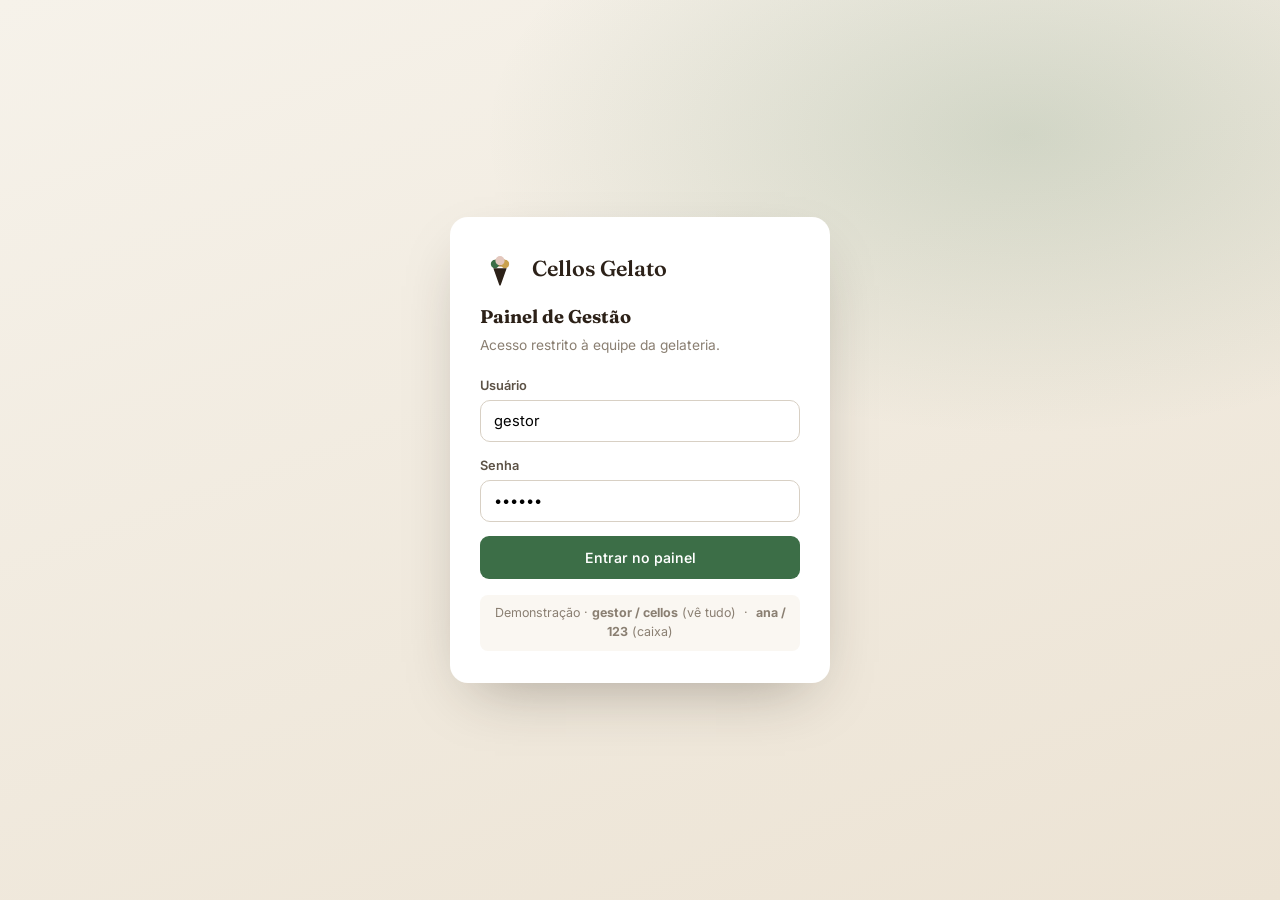
==== admin/index.html @ c376a6ec "Cellos Gelato — site institucional + painel de gestao Co-Authored-By: Claude Opus 4.8 <noreply@anthr" ====
<!DOCTYPE html>
<html lang="pt-BR">
<head>
<meta charset="UTF-8">
<meta name="viewport" content="width=device-width, initial-scale=1.0">
<title>Cellos Gelato — Painel de Gestão</title>
<link rel="preconnect" href="https://fonts.googleapis.com">
<link rel="preconnect" href="https://fonts.gstatic.com" crossorigin>
<link href="https://fonts.googleapis.com/css2?family=Fraunces:opsz,wght@9..144,500;9..144,600;9..144,650&family=Inter:wght@400;500;550;600;700&display=swap" rel="stylesheet">
<link rel="stylesheet" href="styles.css">
</head>
<body>

<!-- ===== Login (demonstração) ===== -->
<div class="login-screen" id="login">
  <div class="login-card">
    <div class="lc-brand">
      <svg class="logo-mark" width="40" height="40" viewBox="0 0 48 48" fill="none" xmlns="http://www.w3.org/2000/svg" aria-hidden="true">
        <path d="M14 21a10 10 0 0 1 20 0z" fill="#a9803f"/>
        <circle cx="18" cy="18" r="5" fill="#3c6e47"/><circle cx="30" cy="18" r="5" fill="#c9a14e"/>
        <circle cx="24" cy="14" r="5.5" fill="#e3c7bd"/>
        <path d="M16 23h16l-7 20a1 1 0 0 1-2 0z" fill="#2c2118"/>
      </svg>
      <span class="b-name">Cellos Gelato</span>
    </div>
    <h1>Painel de Gestão</h1>
    <p class="sub">Acesso restrito à equipe da gelateria.</p>
    <form id="login-form">
      <label for="lg-user">Usuário</label>
      <input id="lg-user" type="text" value="gestor" autocomplete="off">
      <label for="lg-pass">Senha</label>
      <input id="lg-pass" type="password" value="cellos">
      <div id="login-error" style="display:none;color:var(--danger);font-size:.82rem;margin:-6px 0 12px">Usuário ou senha inválidos.</div>
      <button class="btn btn-primary" type="submit">Entrar no painel</button>
    </form>
    <div class="login-hint">Demonstração · <strong>gestor / cellos</strong> (vê tudo) &nbsp;·&nbsp; <strong>ana / 123</strong> (caixa)</div>
  </div>
</div>

<!-- ===== App ===== -->
<div class="app" id="app" style="display:none">
  <aside class="sidebar">
    <div class="brand">
      <svg class="logo-mark" width="38" height="38" viewBox="0 0 48 48" fill="none" xmlns="http://www.w3.org/2000/svg" aria-hidden="true">
        <path d="M14 21a10 10 0 0 1 20 0z" fill="#a9803f"/>
        <circle cx="18" cy="18" r="5" fill="#3c6e47"/><circle cx="30" cy="18" r="5" fill="#c9a14e"/>
        <circle cx="24" cy="14" r="5.5" fill="#e3c7bd"/>
        <path d="M16 23h16l-7 20a1 1 0 0 1-2 0z" fill="#f4f1ec"/>
      </svg>
      <div>
        <div class="b-name">Cellos Gelato</div>
        <div class="b-sub">Gestão</div>
      </div>
    </div>
    <nav class="nav-list" id="nav-list"></nav>
    <div class="sidebar-foot">
      <a class="sf-link" id="reset-data">
        <svg width="16" height="16" viewBox="0 0 24 24" fill="none" stroke="currentColor" stroke-width="1.7" stroke-linecap="round" stroke-linejoin="round"><path d="M3 12a9 9 0 1 0 3-6.7L3 8"/><path d="M3 3v5h5"/></svg>
        Reiniciar dados demo
      </a>
      <a class="sf-link" href="../index.html">
        <svg width="16" height="16" viewBox="0 0 24 24" fill="none" stroke="currentColor" stroke-width="1.7" stroke-linecap="round" stroke-linejoin="round"><path d="M9 21H5a2 2 0 0 1-2-2V5a2 2 0 0 1 2-2h4M16 17l5-5-5-5M21 12H9"/></svg>
        Voltar ao site
      </a>
    </div>
  </aside>

  <div class="main">
    <header class="topbar">
      <div class="topbar-left">
        <button class="burger-btn" id="burger" aria-label="Menu">
          <svg width="24" height="24" viewBox="0 0 24 24" fill="none" stroke="currentColor" stroke-width="1.8" stroke-linecap="round"><path d="M3 6h18M3 12h18M3 18h18"/></svg>
        </button>
        <h2 id="topbar-title">Painel</h2>
      </div>
      <div class="topbar-right">
        <div class="user-chip">
          <span class="avatar">G</span>
          <span>Gestor</span>
        </div>
      </div>
    </header>
    <main class="content" id="content"></main>
  </div>
</div>

<!-- Núcleo -->
<script src="core.js"></script>
<!-- Módulos -->
<script src="modules/dashboard.js"></script>
<script src="modules/pdv.js"></script>
<script src="modules/estoque.js"></script>
<script src="modules/compras.js"></script>
<script src="modules/produtos.js"></script>
<script src="modules/receitas.js"></script>
<script src="modules/producao.js"></script>
<script src="modules/limpeza.js"></script>
<script src="modules/usuarios.js"></script>
<script src="modules/clientes.js"></script>
<script src="modules/caixa.js"></script>
<script src="modules/perdas.js"></script>
<script src="modules/relatorios.js"></script>

<script>
  // Boot
  Cellos.load();
  var loginForm = document.getElementById("login-form");
  var login = document.getElementById("login");
  var app = document.getElementById("app");

  function enter(usuario){
    // topbar: nome + papel
    var chip = document.querySelector(".user-chip");
    if(chip){
      var papel = usuario.papel === "gestor" ? "Gestor" : "Caixa";
      chip.querySelector(".avatar").textContent = (usuario.nome || "?").charAt(0).toUpperCase();
      chip.querySelector("span:last-child").textContent = usuario.nome + " · " + papel;
    }
    // o caixa não reinicia dados de demonstração
    var resetLink = document.getElementById("reset-data");
    if(resetLink) resetLink.style.display = usuario.papel === "gestor" ? "" : "none";

    login.style.display = "none";
    app.style.display = "flex";
    location.hash = "";
    if(!app.dataset.booted){
      Cellos.boot(document.getElementById("content"));
      app.dataset.booted = "1";
    } else {
      Cellos.boot(document.getElementById("content"));
    }
  }

  loginForm.addEventListener("submit", function(e){
    e.preventDefault();
    var u = document.getElementById("lg-user").value;
    var s = document.getElementById("lg-pass").value;
    var usuario = Cellos.login(u, s);
    if(usuario){
      document.getElementById("login-error").style.display = "none";
      enter(usuario);
    } else {
      document.getElementById("login-error").style.display = "block";
    }
  });

  document.getElementById("burger").addEventListener("click", function(){
    document.body.classList.toggle("nav-open");
  });
  document.getElementById("reset-data").addEventListener("click", function(){
    Cellos.ui.confirm("Restaurar todos os dados de demonstração? As alterações feitas serão perdidas.", {title:"Reiniciar dados", danger:true, okLabel:"Reiniciar"}).then(function(ok){
      if(ok){ Cellos.reset(); Cellos.ui.toast("Dados de demonstração restaurados.","ok"); Cellos.render(location.hash.slice(1)||"dashboard"); }
    });
  });
</script>
</body>
</html>
---- admin/styles.css ----
/* ============================================================
   Cellos Gelato — Painel de Gestão · Design System
   ============================================================ */
:root{
  --bg:#f4f1ec;
  --surface:#ffffff;
  --surface-2:#faf7f2;
  --line:#e7e1d8;
  --line-strong:#d8d0c4;
  --ink:#2c2118;
  --ink-2:#5c5246;
  --muted:#8a7f72;
  --accent:#3c6e47;          /* verde pistache escuro */
  --accent-soft:#cfe0d2;
  --accent-2:#a9803f;        /* caramelo */
  --espresso:#2c2118;
  --danger:#b4452f;
  --danger-soft:#f3ddd6;
  --warn:#b9852a;
  --warn-soft:#f6ead0;
  --ok:#3c6e47;
  --ok-soft:#d7e7da;
  --info:#3a5a78;
  --info-soft:#d9e4ee;
  --radius:14px;
  --radius-sm:9px;
  --shadow-sm:0 1px 2px rgba(44,33,24,.06), 0 1px 3px rgba(44,33,24,.05);
  --shadow:0 6px 24px -12px rgba(44,33,24,.28);
  --shadow-lg:0 24px 60px -24px rgba(44,33,24,.38);
  --sidebar-w:248px;
  --font:'Inter',-apple-system,BlinkMacSystemFont,'Segoe UI',Roboto,sans-serif;
  --serif:'Fraunces','Playfair Display',Georgia,serif;
}
*{box-sizing:border-box;margin:0;padding:0}
html,body{height:100%}
body{
  font-family:var(--font);
  background:var(--bg);
  color:var(--ink);
  font-size:14.5px;
  line-height:1.5;
  -webkit-font-smoothing:antialiased;
}
a{color:inherit;text-decoration:none}
button{font-family:inherit}
::-webkit-scrollbar{width:10px;height:10px}
::-webkit-scrollbar-thumb{background:var(--line-strong);border-radius:10px;border:2px solid var(--bg)}

/* ---------- Layout ---------- */
.app{display:flex;min-height:100vh}
.sidebar{
  width:var(--sidebar-w);flex:none;background:var(--espresso);color:#e9e2d6;
  display:flex;flex-direction:column;position:fixed;top:0;bottom:0;left:0;z-index:40;
  transition:transform .3s ease;
}
.brand{
  display:flex;align-items:center;gap:11px;padding:20px 20px 18px;border-bottom:1px solid rgba(255,255,255,.08);
}
.brand .logo-mark{width:38px;height:38px;flex:none}
.brand .b-name{font-family:var(--serif);font-weight:600;font-size:1.2rem;line-height:1;color:#fff}
.brand .b-sub{font-size:.6rem;letter-spacing:.26em;text-transform:uppercase;color:#b9a98f;margin-top:3px}
.nav-list{display:flex;flex-direction:column;gap:2px;padding:14px 12px;overflow-y:auto;flex:1}
.nav-item{
  display:flex;align-items:center;gap:12px;padding:10px 13px;border-radius:10px;
  color:#cdc4b4;font-weight:500;font-size:.92rem;cursor:pointer;transition:background .18s,color .18s;
}
.nav-item .nav-ic{display:flex;opacity:.85}
.nav-item:hover{background:rgba(255,255,255,.06);color:#fff}
.nav-item.active{background:var(--accent);color:#fff}
.nav-item.active .nav-ic{opacity:1}
.sidebar-foot{padding:14px;border-top:1px solid rgba(255,255,255,.08);display:flex;flex-direction:column;gap:8px}
.sidebar-foot .sf-link{display:flex;align-items:center;gap:9px;font-size:.82rem;color:#b9a98f;padding:7px 10px;border-radius:8px;cursor:pointer}
.sidebar-foot .sf-link:hover{background:rgba(255,255,255,.06);color:#fff}

.main{flex:1;margin-left:var(--sidebar-w);display:flex;flex-direction:column;min-width:0}
.topbar{
  height:60px;background:var(--surface);border-bottom:1px solid var(--line);
  display:flex;align-items:center;justify-content:space-between;padding:0 26px;position:sticky;top:0;z-index:30;
}
.topbar-left{display:flex;align-items:center;gap:14px}
.topbar h2{font-size:1.05rem;font-weight:600}
.burger-btn{display:none;background:none;border:none;cursor:pointer;color:var(--ink);padding:4px}
.topbar-right{display:flex;align-items:center;gap:14px}
.user-chip{display:flex;align-items:center;gap:9px;font-size:.85rem;color:var(--ink-2)}
.user-chip .avatar{width:32px;height:32px;border-radius:50%;background:var(--accent);color:#fff;display:grid;place-items:center;font-weight:600;font-size:.8rem}
.content{padding:26px;max-width:1240px;width:100%;margin:0 auto;flex:1}

/* ---------- Cabeçalho de página ---------- */
.page-head{display:flex;align-items:flex-end;justify-content:space-between;gap:16px;margin-bottom:22px;flex-wrap:wrap}
.page-title{font-size:1.5rem;font-weight:650;font-family:var(--serif);letter-spacing:-.01em}
.page-sub{color:var(--muted);font-size:.9rem;margin-top:3px}
.page-actions{display:flex;gap:10px;flex-wrap:wrap}

/* ---------- Botões ---------- */
.btn{
  display:inline-flex;align-items:center;gap:7px;padding:9px 16px;border-radius:9px;font-size:.88rem;font-weight:550;
  cursor:pointer;border:1px solid transparent;transition:filter .15s,background .15s,box-shadow .15s,transform .1s;white-space:nowrap;
}
.btn:active{transform:translateY(1px)}
.btn svg{flex:none}
.btn-primary{background:var(--accent);color:#fff}
.btn-primary:hover{filter:brightness(1.07)}
.btn-secondary{background:var(--espresso);color:#fff}
.btn-secondary:hover{filter:brightness(1.15)}
.btn-ghost{background:transparent;color:var(--ink-2);border-color:var(--line-strong)}
.btn-ghost:hover{background:var(--surface-2);border-color:var(--muted)}
.btn-danger{background:var(--danger);color:#fff}
.btn-danger:hover{filter:brightness(1.07)}
.btn-soft{background:var(--accent-soft);color:var(--accent)}
.btn-soft:hover{filter:brightness(.97)}
.btn-sm{padding:6px 11px;font-size:.8rem}
.icon-btn{
  width:32px;height:32px;border-radius:8px;border:1px solid var(--line);background:var(--surface);
  display:grid;place-items:center;cursor:pointer;color:var(--ink-2);transition:.15s;
}
.icon-btn:hover{background:var(--surface-2);color:var(--ink);border-color:var(--line-strong)}

/* ---------- Cards ---------- */
.card{background:var(--surface);border:1px solid var(--line);border-radius:var(--radius);box-shadow:var(--shadow-sm)}
.card-head{display:flex;align-items:center;justify-content:space-between;gap:12px;padding:16px 18px;border-bottom:1px solid var(--line)}
.card-title{font-size:.98rem;font-weight:600}
.card-body{padding:18px}
.card-body.flush{padding:0}

.grid{display:grid;gap:16px}
.grid-2{grid-template-columns:repeat(2,1fr)}
.grid-3{grid-template-columns:repeat(3,1fr)}
.grid-4{grid-template-columns:repeat(4,1fr)}
.col-span-2{grid-column:span 2}

/* ---------- KPIs ---------- */
.kpi{background:var(--surface);border:1px solid var(--line);border-radius:var(--radius);padding:16px 17px;box-shadow:var(--shadow-sm);position:relative;overflow:hidden}
.kpi-top{display:flex;align-items:center;justify-content:space-between;gap:8px}
.kpi-label{font-size:.78rem;color:var(--muted);font-weight:500;text-transform:uppercase;letter-spacing:.04em}
.kpi-ic{color:var(--accent);display:flex}
.kpi-value{font-size:1.7rem;font-weight:680;font-family:var(--serif);margin-top:8px;letter-spacing:-.01em}
.kpi-delta{font-size:.78rem;font-weight:600;margin-top:4px;display:inline-flex;align-items:center;gap:3px}
.kpi-delta.up{color:var(--ok)}
.kpi-delta.down{color:var(--danger)}
.kpi-foot{font-size:.76rem;color:var(--muted);margin-top:4px}
.kpi-accent::before,.kpi-success::before,.kpi-warn::before,.kpi-danger::before,.kpi-info::before{
  content:"";position:absolute;left:0;top:0;bottom:0;width:4px;
}
.kpi-accent::before{background:var(--accent)}
.kpi-success::before{background:var(--ok)}
.kpi-warn::before{background:var(--warn)}
.kpi-danger::before{background:var(--danger)}
.kpi-info::before{background:var(--info)}

/* ---------- Badges ---------- */
.badge{display:inline-flex;align-items:center;gap:5px;padding:3px 9px;border-radius:20px;font-size:.74rem;font-weight:600;line-height:1.4;white-space:nowrap}
.badge-neutral{background:var(--surface-2);color:var(--ink-2);border:1px solid var(--line)}
.badge-ok{background:var(--ok-soft);color:var(--ok)}
.badge-warn{background:var(--warn-soft);color:var(--warn)}
.badge-danger{background:var(--danger-soft);color:var(--danger)}
.badge-info{background:var(--info-soft);color:var(--info)}
.badge-accent{background:var(--accent-soft);color:var(--accent)}

/* ---------- Tabelas ---------- */
.table-wrap{overflow-x:auto}
.data-table{width:100%;border-collapse:collapse;font-size:.875rem}
.data-table th{
  text-align:left;font-weight:600;font-size:.74rem;text-transform:uppercase;letter-spacing:.04em;color:var(--muted);
  padding:11px 14px;border-bottom:1px solid var(--line);background:var(--surface-2);position:sticky;top:0;
}
.data-table td{padding:11px 14px;border-bottom:1px solid var(--line);vertical-align:middle}
.data-table.dense td,.data-table.dense th{padding:8px 12px}
.data-table tbody tr:last-child td{border-bottom:none}
.data-table tbody tr:hover{background:var(--surface-2)}
.ta-right{text-align:right}
.ta-center{text-align:center}
.td-empty,.td-actions{color:var(--muted)}
.td-actions{display:flex;gap:6px;justify-content:flex-end}
.td-empty{text-align:center;padding:26px!important;font-style:italic}
.cell-strong{font-weight:600;color:var(--ink)}
.cell-muted{color:var(--muted);font-size:.82rem}

/* ---------- Formulários ---------- */
.form-grid{display:grid;grid-template-columns:1fr 1fr;gap:14px}
.form-field{display:flex;flex-direction:column;gap:6px}
.form-field.full{grid-column:1 / -1}
.form-field label{font-size:.8rem;font-weight:600;color:var(--ink-2)}
.form-field input,.form-field select,.form-field textarea{
  width:100%;padding:9px 11px;border:1px solid var(--line-strong);border-radius:9px;font-family:inherit;font-size:.9rem;
  background:var(--surface);color:var(--ink);transition:border-color .15s,box-shadow .15s;
}
.form-field input:focus,.form-field select:focus,.form-field textarea:focus{
  outline:none;border-color:var(--accent);box-shadow:0 0 0 3px var(--accent-soft);
}
.form-field textarea{resize:vertical}
.form-check{flex-direction:row;align-items:center;gap:9px}
.form-check input{width:auto}
.field-help{font-size:.74rem;color:var(--muted)}
.input-prefix{display:flex;align-items:stretch;border:1px solid var(--line-strong);border-radius:9px;overflow:hidden}
.input-prefix:focus-within{border-color:var(--accent);box-shadow:0 0 0 3px var(--accent-soft)}
.input-prefix span{display:flex;align-items:center;padding:0 11px;background:var(--surface-2);color:var(--muted);font-size:.85rem;border-right:1px solid var(--line)}
.input-prefix input{border:none!important;border-radius:0!important;box-shadow:none!important}

.filters{display:flex;gap:10px;flex-wrap:wrap;align-items:center;margin-bottom:18px}
.filters .search-box{display:flex;align-items:center;gap:8px;background:var(--surface);border:1px solid var(--line-strong);border-radius:9px;padding:7px 12px;min-width:220px}
.filters .search-box input{border:none;outline:none;background:none;font-family:inherit;font-size:.88rem;width:100%;color:var(--ink)}
.filters .search-box svg{color:var(--muted);flex:none}
.filters select{padding:8px 11px;border:1px solid var(--line-strong);border-radius:9px;background:var(--surface);font-family:inherit;font-size:.86rem;color:var(--ink)}
.chips{display:flex;gap:7px;flex-wrap:wrap}
.chip{padding:6px 13px;border-radius:20px;border:1px solid var(--line-strong);background:var(--surface);font-size:.83rem;cursor:pointer;color:var(--ink-2);transition:.15s}
.chip:hover{border-color:var(--muted)}
.chip.active{background:var(--accent);color:#fff;border-color:var(--accent)}

/* ---------- Modal ---------- */
.modal-overlay{position:fixed;inset:0;background:rgba(38,28,20,.42);backdrop-filter:blur(2px);display:grid;place-items:center;z-index:100;opacity:0;transition:opacity .2s;padding:20px}
.modal-overlay.show{opacity:1}
.modal{background:var(--surface);border-radius:16px;box-shadow:var(--shadow-lg);width:100%;max-height:90vh;display:flex;flex-direction:column;transform:translateY(10px) scale(.99);transition:transform .2s}
.modal-overlay.show .modal{transform:none}
.modal-sm{max-width:420px}
.modal-md{max-width:600px}
.modal-lg{max-width:860px}
.modal-xl{max-width:1080px}
.modal-head{display:flex;align-items:center;justify-content:space-between;padding:18px 20px;border-bottom:1px solid var(--line)}
.modal-head h3{font-size:1.1rem;font-weight:600;font-family:var(--serif)}
.modal-body{padding:20px;overflow-y:auto}
.modal-foot{display:flex;justify-content:flex-end;gap:10px;padding:16px 20px;border-top:1px solid var(--line);background:var(--surface-2);border-radius:0 0 16px 16px}

/* ---------- Toast ---------- */
#toast-host{position:fixed;bottom:22px;left:50%;transform:translateX(-50%);z-index:200;display:flex;flex-direction:column;gap:8px;align-items:center}
.toast{padding:11px 20px;border-radius:24px;font-size:.86rem;font-weight:500;color:#fff;box-shadow:var(--shadow);opacity:0;transform:translateY(14px);transition:.3s}
.toast.show{opacity:1;transform:none}
.toast-ok{background:var(--accent)}
.toast-warn{background:var(--warn)}
.toast-danger{background:var(--danger)}
.toast-info{background:var(--info)}

/* ---------- Gráficos ---------- */
.chart{width:100%;height:auto;overflow:visible}
.chart-axis{font-size:9px;fill:var(--muted);font-family:var(--font)}
.donut-center{font-size:18px;font-weight:700;fill:var(--ink);font-family:var(--serif)}
.legend{display:flex;flex-wrap:wrap;gap:12px;margin-top:12px}
.legend-item{display:flex;align-items:center;gap:6px;font-size:.8rem;color:var(--ink-2)}
.legend-dot{width:10px;height:10px;border-radius:3px;flex:none}

/* ---------- utilidades ---------- */
.muted{color:var(--muted)}
.small{font-size:.8rem}
.mt-0{margin-top:0}.mt-1{margin-top:8px}.mt-2{margin-top:16px}.mt-3{margin-top:24px}
.mb-2{margin-bottom:16px}
.flex{display:flex}.between{justify-content:space-between}.items-center{align-items:center}.gap{gap:12px}.wrap{flex-wrap:wrap}
.stack{display:flex;flex-direction:column;gap:12px}
.text-ok{color:var(--ok)}.text-danger{color:var(--danger)}.text-warn{color:var(--warn)}.text-accent{color:var(--accent)}
.empty-state{text-align:center;color:var(--muted);padding:40px 20px;font-style:italic}
.divider{height:1px;background:var(--line);margin:14px 0}
.bar-line{height:7px;border-radius:5px;background:var(--line);overflow:hidden}
.bar-line > span{display:block;height:100%;border-radius:5px;background:var(--accent)}
.list-row{display:flex;align-items:center;justify-content:space-between;gap:12px;padding:10px 0;border-bottom:1px solid var(--line)}
.list-row:last-child{border-bottom:none}

/* ---------- Login ---------- */
.login-screen{position:fixed;inset:0;z-index:300;display:grid;place-items:center;
  background:radial-gradient(900px 500px at 80% 15%,rgba(60,110,71,.18),transparent 60%),linear-gradient(160deg,#f6f2ea,#ece3d4)}
.login-card{width:100%;max-width:380px;background:var(--surface);border-radius:18px;box-shadow:var(--shadow-lg);padding:32px 30px}
.login-card .lc-brand{display:flex;align-items:center;gap:12px;margin-bottom:8px}
.login-card .lc-brand .b-name{font-family:var(--serif);font-weight:600;font-size:1.35rem;color:var(--espresso)}
.login-card h1{font-size:1.15rem;margin:14px 0 4px;font-family:var(--serif)}
.login-card p.sub{color:var(--muted);font-size:.86rem;margin-bottom:20px}
.login-card label{font-size:.8rem;font-weight:600;color:var(--ink-2);display:block;margin-bottom:5px}
.login-card input{width:100%;padding:11px 13px;border:1px solid var(--line-strong);border-radius:10px;font-family:inherit;font-size:.92rem;margin-bottom:14px}
.login-card input:focus{outline:none;border-color:var(--accent);box-shadow:0 0 0 3px var(--accent-soft)}
.login-card .btn{width:100%;justify-content:center;padding:12px}
.login-hint{margin-top:16px;font-size:.78rem;color:var(--muted);text-align:center;background:var(--surface-2);padding:9px;border-radius:8px}

/* ---------- PDV / Caixa ---------- */
.pdv-layout{display:grid;grid-template-columns:1fr 384px;gap:18px;align-items:start}
.pdv-cat{margin-bottom:18px}
.pdv-cat h4{font-size:.78rem;text-transform:uppercase;letter-spacing:.06em;color:var(--muted);margin-bottom:10px;font-weight:600}
.prod-grid{display:grid;grid-template-columns:repeat(auto-fill,minmax(148px,1fr));gap:10px}
.prod-btn{border:1px solid var(--line);background:var(--surface);border-radius:12px;padding:13px 14px;cursor:pointer;text-align:left;transition:.15s;display:flex;flex-direction:column;gap:5px}
.prod-btn:hover{border-color:var(--accent);box-shadow:var(--shadow-sm);transform:translateY(-2px)}
.prod-btn .pn{font-weight:600;font-size:.86rem;color:var(--ink);line-height:1.25}
.prod-btn .pp{font-weight:600;color:var(--accent);font-size:.92rem}
.prod-btn .pmeta{font-size:.7rem;color:var(--muted)}
.cart{position:sticky;top:78px;background:var(--surface);border:1px solid var(--line);border-radius:16px;box-shadow:var(--shadow-sm);display:flex;flex-direction:column;max-height:calc(100vh - 96px)}
.cart-head{padding:15px 16px;border-bottom:1px solid var(--line)}
.cart-head h3{font-size:1rem;font-family:var(--serif)}
.cart-lines{padding:8px 16px;overflow-y:auto;flex:1;min-height:90px}
.cart-line{display:flex;align-items:flex-start;gap:10px;padding:10px 0;border-bottom:1px solid var(--line)}
.cart-line:last-child{border-bottom:none}
.cart-line .cl-info{flex:1;min-width:0}
.cart-line .cl-name{font-weight:600;font-size:.84rem}
.cart-line .cl-sab{font-size:.74rem;color:var(--accent);margin-top:1px}
.cart-line .cl-price{font-size:.74rem;color:var(--muted);margin-top:2px}
.cart-line .cl-right{display:flex;flex-direction:column;align-items:flex-end;gap:6px}
.qty-ctl{display:flex;align-items:center;gap:6px}
.qty-ctl button{width:24px;height:24px;border-radius:6px;border:1px solid var(--line-strong);background:var(--surface);cursor:pointer;font-size:1rem;line-height:1;color:var(--ink-2);display:grid;place-items:center}
.qty-ctl button:hover{background:var(--surface-2)}
.qty-ctl span{min-width:18px;text-align:center;font-weight:600;font-size:.86rem}
.cart-empty{padding:30px 16px;text-align:center;color:var(--muted);font-style:italic;font-size:.86rem}
.cart-foot{padding:14px 16px;border-top:1px solid var(--line);background:var(--surface-2);border-radius:0 0 16px 16px}
.cart-total{display:flex;justify-content:space-between;align-items:baseline;margin-bottom:12px}
.cart-total .ct-lbl{font-size:.82rem;color:var(--muted)}
.cart-total .ct-val{font-size:1.6rem;font-weight:680;font-family:var(--serif)}
.pay-chips{display:grid;grid-template-columns:repeat(4,1fr);gap:6px;margin-bottom:12px}
.pay-chips .pc{padding:8px 4px;border-radius:8px;border:1px solid var(--line-strong);background:var(--surface);cursor:pointer;font-size:.78rem;text-align:center;font-weight:500;color:var(--ink-2)}
.pay-chips .pc.active{background:var(--accent);color:#fff;border-color:var(--accent)}
.cash-calc{background:var(--surface);border:1px solid var(--line);border-radius:10px;padding:12px;margin-bottom:12px}
.cash-calc .cc-row{display:flex;justify-content:space-between;align-items:center;margin-bottom:8px;font-size:.84rem}
.cash-calc input{width:120px;padding:7px 9px;border:1px solid var(--line-strong);border-radius:8px;text-align:right;font-family:inherit;font-size:.95rem;font-weight:600}
.cash-calc input:focus{outline:none;border-color:var(--accent);box-shadow:0 0 0 3px var(--accent-soft)}
.cash-quick{display:flex;gap:6px;flex-wrap:wrap;margin:6px 0 8px}
.cash-quick button{flex:1;padding:6px;border-radius:7px;border:1px solid var(--line-strong);background:var(--surface);cursor:pointer;font-size:.78rem;font-weight:500}
.cash-quick button:hover{background:var(--surface-2)}
.troco-line{display:flex;justify-content:space-between;align-items:baseline;font-weight:700;font-size:1.05rem;padding-top:6px;border-top:1px dashed var(--line-strong)}
.troco-line.neg{color:var(--danger)}
.troco-line.ok{color:var(--accent)}
.cart-cliente-wrap{margin-top:10px}
.cli-chip{background:var(--accent-soft);border-radius:10px;padding:9px 11px;display:flex;flex-direction:column;gap:2px;position:relative}
.cli-chip .icon-btn{position:absolute;top:6px;right:6px;width:24px;height:24px;background:transparent;border:none}
.cl-add{font-size:.72rem;color:var(--accent);cursor:pointer;margin-top:2px;display:inline-flex;align-items:center;gap:3px}
.cl-add:hover{text-decoration:underline}
.cl-adic{font-size:.74rem;color:var(--accent-2);margin-top:1px}
.prod-btn.prod-esgotado{opacity:.45;cursor:not-allowed}
.prod-btn .pstatus{font-size:.66rem;font-weight:700;text-transform:uppercase;letter-spacing:.04em;margin-top:2px}
.prod-btn .pstatus.acabando{color:var(--warn)}
.prod-btn .pstatus.esgotado{color:var(--danger)}
.scoop-slots{display:flex;flex-direction:column;gap:10px}
.scoop-slot{display:flex;align-items:center;gap:10px}
.scoop-slot label{min-width:64px;font-size:.82rem;color:var(--ink-2);font-weight:600}
.scoop-slot select{flex:1;padding:9px 11px;border:1px solid var(--line-strong);border-radius:9px;font-family:inherit;font-size:.9rem}
.flavor-cost{margin-top:14px;padding:12px;background:var(--surface-2);border-radius:10px;display:flex;justify-content:space-between;font-size:.86rem}
.flavor-cost b{font-family:var(--serif)}

/* ---------- Editor de ingredientes (receitas) ---------- */
.ingr-row{display:flex;align-items:center;gap:8px;flex-wrap:wrap;padding:8px 10px;border:1px solid var(--line);border-radius:9px;background:var(--surface-2)}
.ingr-row .ingr-fonte{width:118px;flex:none}
.ingr-campos{display:flex;align-items:center;gap:6px;flex-wrap:wrap;flex:1;min-width:0}
.ingr-campos select,.ingr-campos input{padding:7px 8px;border:1px solid var(--line-strong);border-radius:7px;font-family:inherit;font-size:.84rem;background:var(--surface)}
.ingr-campos select:focus,.ingr-campos input:focus{outline:none;border-color:var(--accent);box-shadow:0 0 0 2px var(--accent-soft)}
.ingr-custo{min-width:78px;text-align:right;font-size:.86rem;color:var(--ink)}
.ingr-preco{min-width:96px;font-size:.78rem}
.ingr-total{display:flex;justify-content:space-between;align-items:center;margin-top:12px;padding:11px 14px;background:var(--accent-soft);border-radius:10px;font-size:.9rem;font-weight:500;color:var(--accent)}
.ingr-total b{font-family:var(--serif);font-size:1.15rem;color:var(--accent)}
.cost-breakdown{display:grid;grid-template-columns:repeat(3,1fr);gap:10px;margin-top:6px}
.cost-breakdown .cb{background:var(--surface-2);border:1px solid var(--line);border-radius:10px;padding:12px;text-align:center}
.cost-breakdown .cb .cb-lbl{font-size:.72rem;color:var(--muted);text-transform:uppercase;letter-spacing:.04em}
.cost-breakdown .cb .cb-val{font-family:var(--serif);font-weight:600;font-size:1.1rem;color:var(--ink);margin-top:3px}

/* ---------- Responsivo ---------- */
@media(max-width:900px){
  .sidebar{transform:translateX(-100%)}
  body.nav-open .sidebar{transform:none}
  .main{margin-left:0}
  .burger-btn{display:block}
  .grid-4{grid-template-columns:repeat(2,1fr)}
  .grid-3{grid-template-columns:1fr}
  .grid-2{grid-template-columns:1fr}
  .col-span-2{grid-column:auto}
  .form-grid{grid-template-columns:1fr}
  .pdv-layout{grid-template-columns:1fr}
  .cart{position:static;max-height:none}
  .content{padding:18px}
  body.nav-open::after{content:"";position:fixed;inset:0;background:rgba(0,0,0,.35);z-index:35}
}
@media(max-width:560px){
  .grid-4{grid-template-columns:1fr}
  .page-head{flex-direction:column;align-items:flex-start}
}
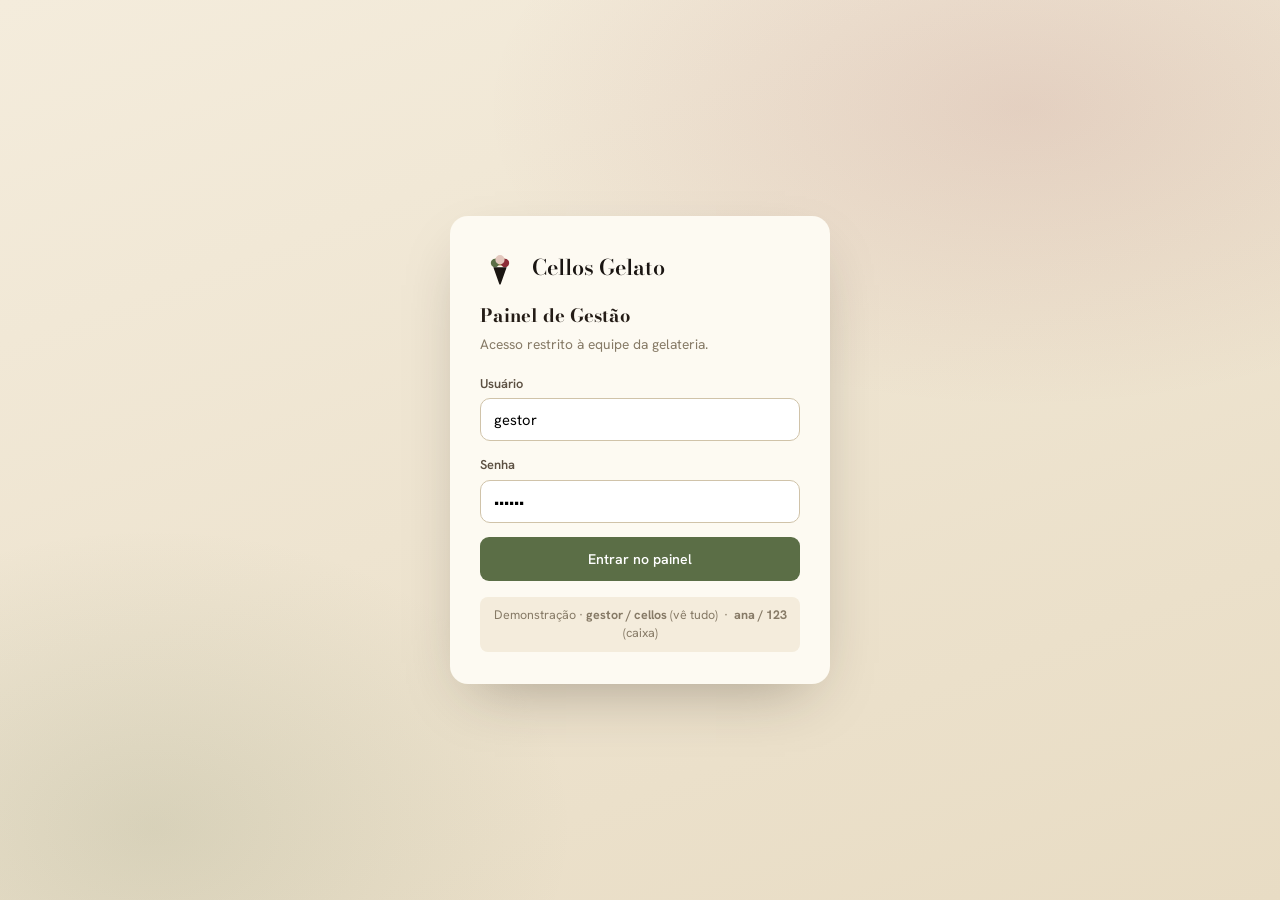
==== commit 16a0e651: "Redesign editorial: nova identidade visual (landing + painel) - Paleta nero/amarena/pistacchio/otton" ====
--- a/admin/index.html
+++ b/admin/index.html
@@ -6,7 +6,7 @@
 <title>Cellos Gelato — Painel de Gestão</title>
 <link rel="preconnect" href="https://fonts.googleapis.com">
 <link rel="preconnect" href="https://fonts.gstatic.com" crossorigin>
-<link href="https://fonts.googleapis.com/css2?family=Fraunces:opsz,wght@9..144,500;9..144,600;9..144,650&family=Inter:wght@400;500;550;600;700&display=swap" rel="stylesheet">
+<link href="https://fonts.googleapis.com/css2?family=Bodoni+Moda:opsz,wght@6..96,500;6..96,600;6..96,700&family=Hanken+Grotesk:wght@300;400;500;600;700&family=Spline+Sans+Mono:wght@400;500;600&display=swap" rel="stylesheet">
 <link rel="stylesheet" href="styles.css">
 </head>
 <body>
@@ -16,10 +16,10 @@
   <div class="login-card">
     <div class="lc-brand">
       <svg class="logo-mark" width="40" height="40" viewBox="0 0 48 48" fill="none" xmlns="http://www.w3.org/2000/svg" aria-hidden="true">
-        <path d="M14 21a10 10 0 0 1 20 0z" fill="#a9803f"/>
-        <circle cx="18" cy="18" r="5" fill="#3c6e47"/><circle cx="30" cy="18" r="5" fill="#c9a14e"/>
+        <path d="M14 21a10 10 0 0 1 20 0z" fill="#a6824a"/>
+        <circle cx="18" cy="18" r="5" fill="#5b6e46"/><circle cx="30" cy="18" r="5" fill="#8c2d38"/>
         <circle cx="24" cy="14" r="5.5" fill="#e3c7bd"/>
-        <path d="M16 23h16l-7 20a1 1 0 0 1-2 0z" fill="#2c2118"/>
+        <path d="M16 23h16l-7 20a1 1 0 0 1-2 0z" fill="#1a1512"/>
       </svg>
       <span class="b-name">Cellos Gelato</span>
     </div>
@@ -42,8 +42,8 @@
   <aside class="sidebar">
     <div class="brand">
       <svg class="logo-mark" width="38" height="38" viewBox="0 0 48 48" fill="none" xmlns="http://www.w3.org/2000/svg" aria-hidden="true">
-        <path d="M14 21a10 10 0 0 1 20 0z" fill="#a9803f"/>
-        <circle cx="18" cy="18" r="5" fill="#3c6e47"/><circle cx="30" cy="18" r="5" fill="#c9a14e"/>
+        <path d="M14 21a10 10 0 0 1 20 0z" fill="#a6824a"/>
+        <circle cx="18" cy="18" r="5" fill="#5b6e46"/><circle cx="30" cy="18" r="5" fill="#8c2d38"/>
         <circle cx="24" cy="14" r="5.5" fill="#e3c7bd"/>
         <path d="M16 23h16l-7 20a1 1 0 0 1-2 0z" fill="#f4f1ec"/>
       </svg>
--- a/admin/styles.css
+++ b/admin/styles.css
@@ -2,34 +2,35 @@
    Cellos Gelato — Painel de Gestão · Design System
    ============================================================ */
 :root{
-  --bg:#f4f1ec;
-  --surface:#ffffff;
-  --surface-2:#faf7f2;
-  --line:#e7e1d8;
-  --line-strong:#d8d0c4;
-  --ink:#2c2118;
-  --ink-2:#5c5246;
-  --muted:#8a7f72;
-  --accent:#3c6e47;          /* verde pistache escuro */
-  --accent-soft:#cfe0d2;
-  --accent-2:#a9803f;        /* caramelo */
-  --espresso:#2c2118;
-  --danger:#b4452f;
-  --danger-soft:#f3ddd6;
-  --warn:#b9852a;
-  --warn-soft:#f6ead0;
-  --ok:#3c6e47;
-  --ok-soft:#d7e7da;
+  --bg:#efe7d6;              /* panna */
+  --surface:#fdfaf2;         /* crema / cartão */
+  --surface-2:#f4ecdc;
+  --line:#e2d8c5;
+  --line-strong:#d0c3a9;
+  --ink:#241c16;
+  --ink-2:#5c5042;
+  --muted:#867a66;
+  --accent:#5b6e46;          /* pistacchio maduro */
+  --accent-soft:#d8e0cb;
+  --accent-2:#a6824a;        /* ottone / latão */
+  --espresso:#1a1512;        /* nero — sidebar */
+  --danger:#8c2d38;          /* amarena */
+  --danger-soft:#f1dcde;
+  --warn:#a6824a;
+  --warn-soft:#f0e4cd;
+  --ok:#5b6e46;
+  --ok-soft:#dbe4cd;
   --info:#3a5a78;
   --info-soft:#d9e4ee;
+  --mono:'Spline Sans Mono',ui-monospace,monospace;
   --radius:14px;
   --radius-sm:9px;
   --shadow-sm:0 1px 2px rgba(44,33,24,.06), 0 1px 3px rgba(44,33,24,.05);
   --shadow:0 6px 24px -12px rgba(44,33,24,.28);
   --shadow-lg:0 24px 60px -24px rgba(44,33,24,.38);
   --sidebar-w:248px;
-  --font:'Inter',-apple-system,BlinkMacSystemFont,'Segoe UI',Roboto,sans-serif;
-  --serif:'Fraunces','Playfair Display',Georgia,serif;
+  --font:'Hanken Grotesk',-apple-system,BlinkMacSystemFont,'Segoe UI',Roboto,sans-serif;
+  --serif:'Bodoni Moda',Didot,'Times New Roman',serif;
 }
 *{box-sizing:border-box;margin:0;padding:0}
 html,body{height:100%}
@@ -41,6 +42,14 @@
   line-height:1.5;
   -webkit-font-smoothing:antialiased;
 }
+/* ===== polish editorial (re-tema Cellos) ===== */
+.b-name{font-family:var(--serif);font-weight:600}
+.page-title{font-weight:600;letter-spacing:-.01em}
+.kpi-value{font-variant-numeric:tabular-nums;font-weight:600}
+.data-table td.ta-right,.data-table td.ta-center{font-variant-numeric:tabular-nums}
+.kpi-label{font-family:var(--mono);font-size:.66rem;letter-spacing:.1em}
+.badge{font-family:var(--mono);letter-spacing:.05em;font-weight:500}
+.eyebrow,.label{font-family:var(--mono)}
 a{color:inherit;text-decoration:none}
 button{font-family:inherit}
 ::-webkit-scrollbar{width:10px;height:10px}
@@ -254,7 +263,7 @@
 
 /* ---------- Login ---------- */
 .login-screen{position:fixed;inset:0;z-index:300;display:grid;place-items:center;
-  background:radial-gradient(900px 500px at 80% 15%,rgba(60,110,71,.18),transparent 60%),linear-gradient(160deg,#f6f2ea,#ece3d4)}
+  background:radial-gradient(900px 500px at 80% 12%,rgba(140,45,56,.12),transparent 60%),radial-gradient(700px 500px at 12% 92%,rgba(91,110,70,.14),transparent 60%),linear-gradient(160deg,#f4ecdc,#e8dcc4)}
 .login-card{width:100%;max-width:380px;background:var(--surface);border-radius:18px;box-shadow:var(--shadow-lg);padding:32px 30px}
 .login-card .lc-brand{display:flex;align-items:center;gap:12px;margin-bottom:8px}
 .login-card .lc-brand .b-name{font-family:var(--serif);font-weight:600;font-size:1.35rem;color:var(--espresso)}
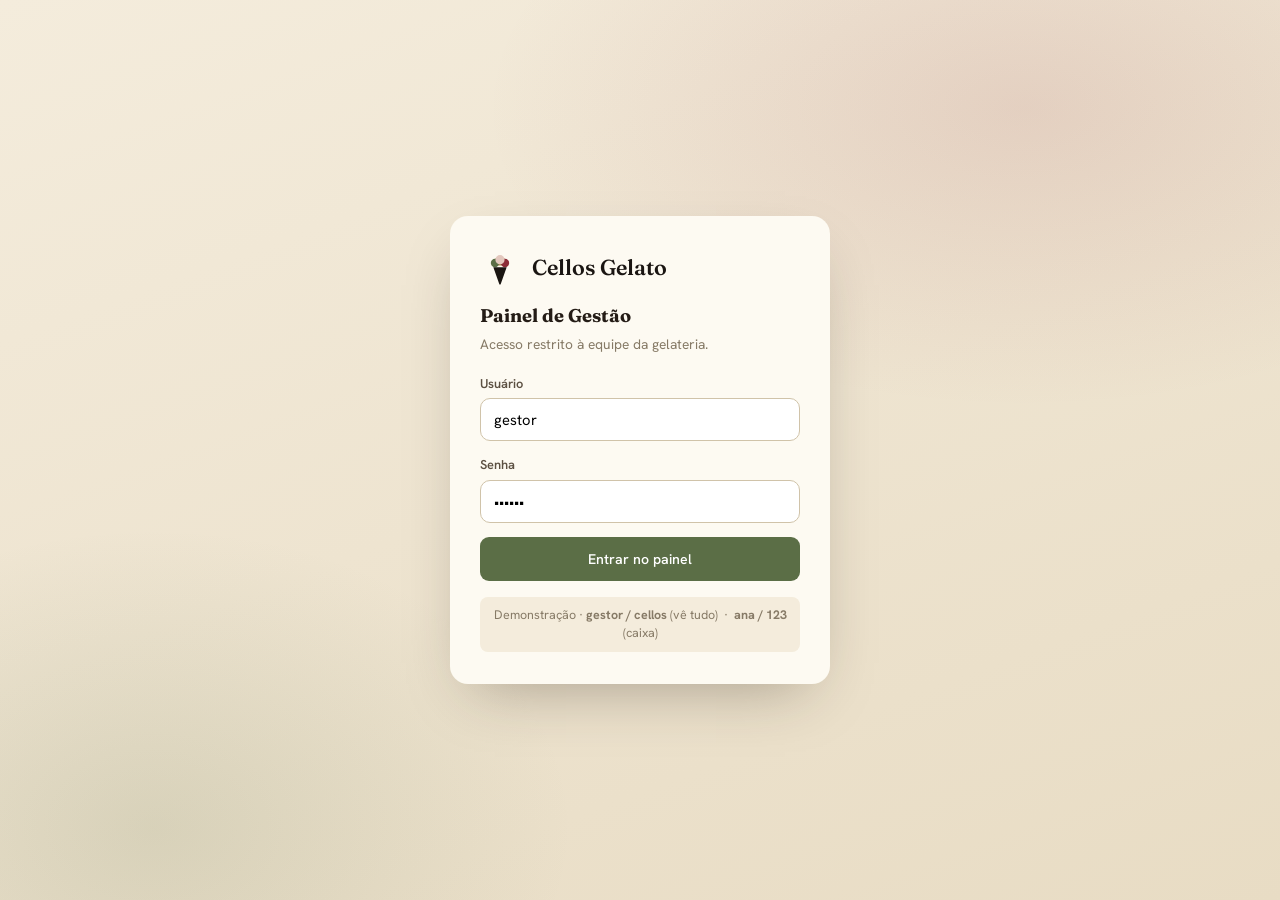
==== commit 96b097bc: "Fonte: troca Bodoni Moda -> Fraunces (legibilidade) na landing e painel Co-Authored-By: Claude Opus " ====
--- a/admin/index.html
+++ b/admin/index.html
@@ -6,7 +6,7 @@
 <title>Cellos Gelato — Painel de Gestão</title>
 <link rel="preconnect" href="https://fonts.googleapis.com">
 <link rel="preconnect" href="https://fonts.gstatic.com" crossorigin>
-<link href="https://fonts.googleapis.com/css2?family=Bodoni+Moda:opsz,wght@6..96,500;6..96,600;6..96,700&family=Hanken+Grotesk:wght@300;400;500;600;700&family=Spline+Sans+Mono:wght@400;500;600&display=swap" rel="stylesheet">
+<link href="https://fonts.googleapis.com/css2?family=Fraunces:opsz,wght@9..144,500;9..144,600;9..144,700&family=Hanken+Grotesk:wght@300;400;500;600;700&family=Spline+Sans+Mono:wght@400;500&display=swap" rel="stylesheet">
 <link rel="stylesheet" href="styles.css">
 </head>
 <body>
--- a/admin/styles.css
+++ b/admin/styles.css
@@ -30,7 +30,7 @@
   --shadow-lg:0 24px 60px -24px rgba(44,33,24,.38);
   --sidebar-w:248px;
   --font:'Hanken Grotesk',-apple-system,BlinkMacSystemFont,'Segoe UI',Roboto,sans-serif;
-  --serif:'Bodoni Moda',Didot,'Times New Roman',serif;
+  --serif:'Fraunces',Georgia,serif;
 }
 *{box-sizing:border-box;margin:0;padding:0}
 html,body{height:100%}
